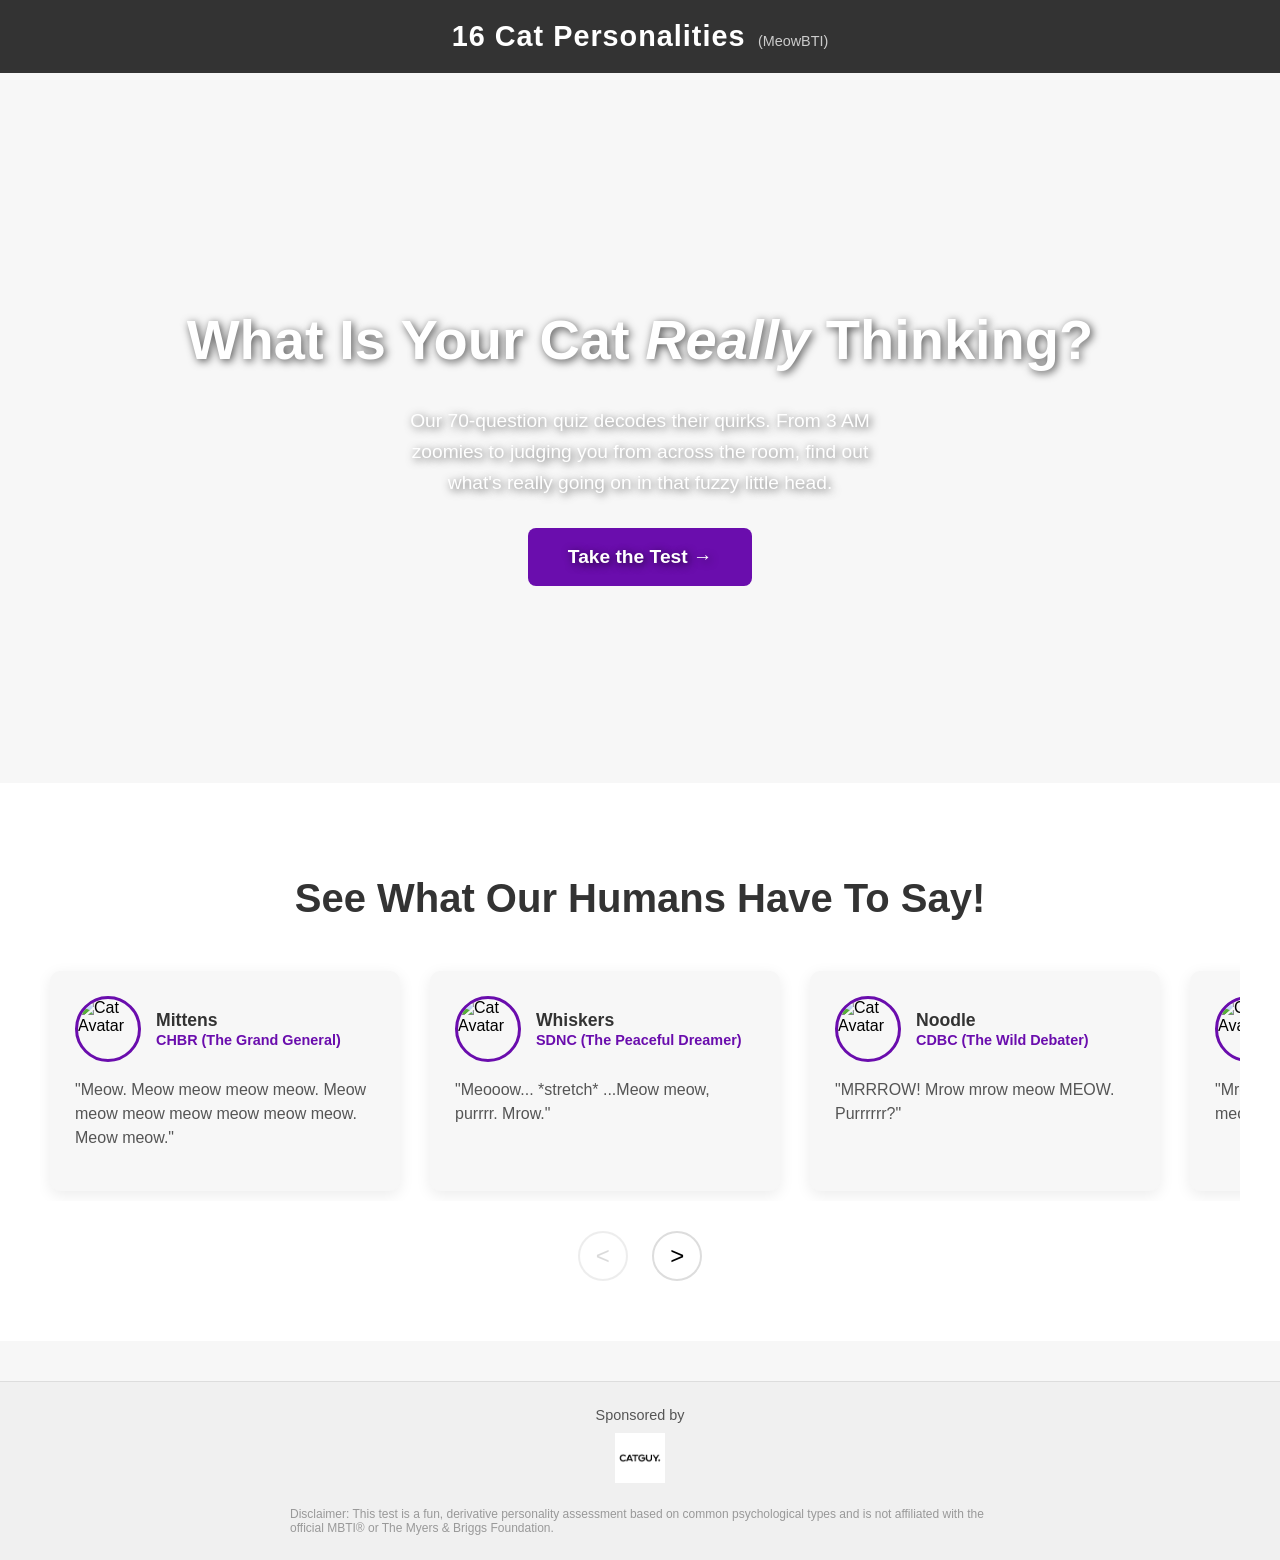
==== index.html @ ccf196f3 "Update index.html" ====
<!DOCTYPE html>
<html lang="en">
<head>
    <meta charset="UTF-8">
    <meta name="viewport" content="width=device-width, initial-scale=1.0">
    <title>MeowBTI - 16 Cat Personalities Test</title>
    <style>
        /* Base Styles */
        body { 
            font-family: 'Arial', sans-serif; 
            margin: 0;
            background-color: #f7f7f7;
            text-align: center;
        }

        /* Header Style */
        .main-header {
            background-color: #333;
            color: white;
            padding: 20px 10px;
            text-align: center;
        }
        .logo-link { text-decoration: none; color: white; }
        .logo-text { font-size: 1.8em; font-weight: bold; letter-spacing: 1px; }
        .logo-tagline { font-size: 0.9em; color: #ccc; margin-left: 8px; }

        /* Hero Section */
        .hero-section {
            display: flex;
            flex-direction: column;
            justify-content: center;
            align-items: center;
            min-height: 70vh;
            padding: 40px 20px;
            background-image: url('https://images.unsplash.com/photo-1574158622682-e40e69841006?q=80&w=2080&auto=format&fit=crop');
            background-size: cover;
            background-position: center;
            color: white;
            text-shadow: 2px 2px 8px rgba(0,0,0,0.7);
        }
        .hero-section h1 { font-size: 3.5em; margin-bottom: 15px; }
        .hero-section p { font-size: 1.2em; max-width: 500px; margin-bottom: 30px; line-height: 1.6; }

        /* Call-to-Action Button */
        .cta-button {
            display: inline-block;
            padding: 18px 40px;
            background-color: #6a0dad;
            color: white;
            font-size: 1.2em;
            font-weight: bold;
            text-decoration: none;
            border-radius: 8px;
            transition: background-color 0.3s, transform 0.2s;
        }
        .cta-button:hover {
            background-color: #560a8c;
            transform: scale(1.05);
        }
        
        /* --- START: NEW SLIDER STYLES --- */
        .testimonials-section {
            padding: 60px 0; /* Adjusted padding */
            background-color: #ffffff;
        }
        .testimonials-section h2 {
            font-size: 2.5em;
            color: #333;
            margin-bottom: 40px;
        }
        
        .slider-viewport {
            max-width: 1200px;
            margin: 0 auto;
            overflow-x: hidden; /* This hides the cards that are off-screen */
        }

        .slider-track {
            display: flex; /* Aligns cards in a single row */
            gap: 30px;
            padding: 10px; /* Adds a little space so shadows aren't cut off */
            transition: transform 0.5s ease-in-out; /* Smooth sliding animation */
        }

        .testimonial-card {
            background-color: #f7f7f7;
            border-radius: 10px;
            padding: 25px;
            box-shadow: 0 4px 15px rgba(0,0,0,0.08);
            text-align: left;
            /* Critical for slider: prevents cards from shrinking */
            flex-shrink: 0;
            width: 300px; /* Fixed width for each card */
        }
        .testimonial-header { display: flex; align-items: center; margin-bottom: 15px; }
        .testimonial-avatar {
            width: 60px;
            height: 60px;
            border-radius: 50%;
            object-fit: cover;
            margin-right: 15px;
            border: 3px solid #6a0dad;
        }
        .testimonial-info strong { display: block; font-size: 1.1em; color: #333; }
        .testimonial-info span { font-size: 0.9em; color: #6a0dad; font-weight: bold; }
        .testimonial-comment { font-size: 1em; color: #555; line-height: 1.5; }

        .slider-nav {
            margin-top: 30px;
        }
        .slider-arrow {
            background-color: #fff;
            border: 2px solid #ddd;
            border-radius: 50%;
            width: 50px;
            height: 50px;
            font-size: 1.5em;
            cursor: pointer;
            transition: all 0.2s;
            margin: 0 10px;
        }
        .slider-arrow:hover {
            border-color: #6a0dad;
            color: #6a0dad;
        }
        .slider-arrow:disabled {
            opacity: 0.5;
            cursor: not-allowed;
        }
        /* --- END: NEW SLIDER STYLES --- */

        /* Footer */
        .site-footer {
            background-color: #f0f0f0; padding: 25px 20px; margin-top: 40px; 
            color: #555; border-top: 1px solid #ddd;
        }
        .sponsor-text { margin: 0 0 10px 0; font-size: 0.9em; }
        .sponsor-logo { max-height: 50px; margin-bottom: 20px; }
        .disclaimer { font-size: 0.75em; color: #999; max-width: 700px; margin: 0 auto; text-align: left; }
    </style>
</head>
<body>

    <header class="main-header">
        <a href="index.html" class="logo-link">
            <span class="logo-text">16 Cat Personalities</span>
            <span class="logo-tagline">(MeowBTI)</span>
        </a>
    </header>

    <main class="hero-section">
        <h1>What Is Your Cat <em>Really</em> Thinking?</h1>
        <p>Our 70-question quiz decodes their quirks. From 3 AM zoomies to judging you from across the room, find out what's really going on in that fuzzy little head.</p>
        <a href="quiz.html" class="cta-button">Take the Test →</a>
    </main>

    <section class="testimonials-section">
        <h2>See What Our Humans Have To Say!</h2>
        <div class="slider-viewport">
            <div class="slider-track" id="slider-track">
                <div class="testimonial-card">
                    <div class="testimonial-header">
                        <img src="https://placekitten.com/60/60" alt="Cat Avatar" class="testimonial-avatar">
                        <div class="testimonial-info"><strong>Mittens</strong><span>CHBR (The Grand General)</span></div>
                    </div>
                    <p class="testimonial-comment">"Meow. Meow meow meow meow. Meow meow meow meow meow meow meow. Meow meow."</p>
                </div>
                <div class="testimonial-card">
                    <div class="testimonial-header">
                        <img src="https://placekitten.com/g/60/60" alt="Cat Avatar" class="testimonial-avatar">
                        <div class="testimonial-info"><strong>Whiskers</strong><span>SDNC (The Peaceful Dreamer)</span></div>
                    </div>
                    <p class="testimonial-comment">"Meooow... *stretch* ...Meow meow, purrrr. Mrow."</p>
                </div>
                <div class="testimonial-card">
                    <div class="testimonial-header">
                        <img src="https://cataas.com/cat/says/purr?width=60&height=60" alt="Cat Avatar" class="testimonial-avatar">
                        <div class="testimonial-info"><strong>Noodle</strong><span>CDBC (The Wild Debater)</span></div>
                    </div>
                    <p class="testimonial-comment">"MRRROW! Mrow mrow meow MEOW. Purrrrrr?"</p>
                </div>
                <div class="testimonial-card">
                    <div class="testimonial-header">
                        <img src="https://placekitten.com/60/61" alt="Cat Avatar" class="testimonial-avatar">
                        <div class="testimonial-info"><strong>Captain Fluffernutter</strong><span>CHNC (The Party Starter)</span></div>
                    </div>
                    <p class="testimonial-comment">"Mrow! Meow meow meow meow meow meow meow! Purrrrrrrrrr!"</p>
                </div>
                <div class="testimonial-card">
                    <div class="testimonial-header">
                        <img src="https://placekitten.com/g/60/61" alt="Cat Avatar" class="testimonial-avatar">
                        <div class="testimonial-info"><strong>Ollie</strong><span>SHNR (The Gentle Defender)</span></div>
                    </div>
                    <p class="testimonial-comment">"Mew. Mrrr... purrrrr. Meow."</p>
                </div>
                <div class="testimonial-card">
                    <div class="testimonial-header">
                        <img src="https://placekitten.com/61/61" alt="Cat Avatar" class="testimonial-avatar">
                        <div class="testimonial-info"><strong>Luna</strong><span>SDBR (The Observant Theorist)</span></div>
                    </div>
                    <p class="testimonial-comment">".......meow?"</p>
                </div>
                <div class="testimonial-card">
                    <div class="testimonial-header">
                        <img src="https://placekitten.com/g/61/61" alt="Cat Avatar" class="testimonial-avatar">
                        <div class="testimonial-info"><strong>Simba</strong><span>CHBC (The Street CEO)</span></div>
                    </div>
                    <p class="testimonial-comment">"Meeeooowww. MEOW. Now."</p>
                </div>
                <div class="testimonial-card">
                    <div class="testimonial-header">
                        <img src="https://placekitten.com/62/62" alt="Cat Avatar" class="testimonial-avatar">
                        <div class="testimonial-info"><strong>Cleo</strong><span>SHBC (The Master Tinkerer)</span></div>
                    </div>
                    <p class="testimonial-comment">"*chirp* Mrow! *taps paw* Meow."</p>
                </div>
                <div class="testimonial-card">
                    <div class="testimonial-header">
                        <img src="https://placekitten.com/g/62/62" alt="Cat Avatar" class="testimonial-avatar">
                        <div class="testimonial-info"><strong>Jasper</strong><span>CDNC (The Joyful Performer)</span></div>
                    </div>
                    <p class="testimonial-comment">"Meow! Meow! Meow! Meowmeowmeow! Prrrrrt!"</p>
                </div>
            </div>
        </div>
        <div class="slider-nav">
            <button class="slider-arrow" id="prev-btn">&lt;</button>
            <button class="slider-arrow" id="next-btn">&gt;</button>
        </div>
    </section>

    <footer class="site-footer">
        <p class="sponsor-text">Sponsored by</p>
        <img src="CATGUY-04.png" alt="Catguy Logo" class="sponsor-logo">
        <div class="disclaimer">
            Disclaimer: This test is a fun, derivative personality assessment based on common psychological types and is not affiliated with the official MBTI® or The Myers & Briggs Foundation.
        </div>
    </footer>

    <script>
        document.addEventListener('DOMContentLoaded', () => {
            const track = document.getElementById('slider-track');
            const prevBtn = document.getElementById('prev-btn');
            const nextBtn = document.getElementById('next-btn');
            const cards = Array.from(track.children);
            const viewport = document.querySelector('.slider-viewport');
            
            let currentIndex = 0;

            function updateSliderPosition() {
                const cardWidth = cards[0].offsetWidth;
                const gap = parseInt(window.getComputedStyle(track).gap);
                const scrollAmount = (cardWidth + gap) * currentIndex;
                
                track.style.transform = `translateX(-${scrollAmount}px)`;

                // Update button states
                prevBtn.disabled = currentIndex === 0;
                
                // Check if the last card is fully visible
                const trackWidth = track.scrollWidth;
                const viewportWidth = viewport.offsetWidth;
                nextBtn.disabled = scrollAmount >= trackWidth - viewportWidth;
            }

            nextBtn.addEventListener('click', () => {
                const viewportWidth = viewport.offsetWidth;
                const trackWidth = track.scrollWidth;
                const currentPosition = (cards[0].offsetWidth + parseInt(window.getComputedStyle(track).gap)) * currentIndex;
                
                if (currentPosition < trackWidth - viewportWidth) {
                    currentIndex++;
                    updateSliderPosition();
                }
            });

            prevBtn.addEventListener('click', () => {
                if (currentIndex > 0) {
                    currentIndex--;
                    updateSliderPosition();
                }
            });
            
            // Initial setup
            updateSliderPosition();
            // Recalculate on window resize for responsiveness
            window.addEventListener('resize', updateSliderPosition);
        });
    </script>
</body>
</html>
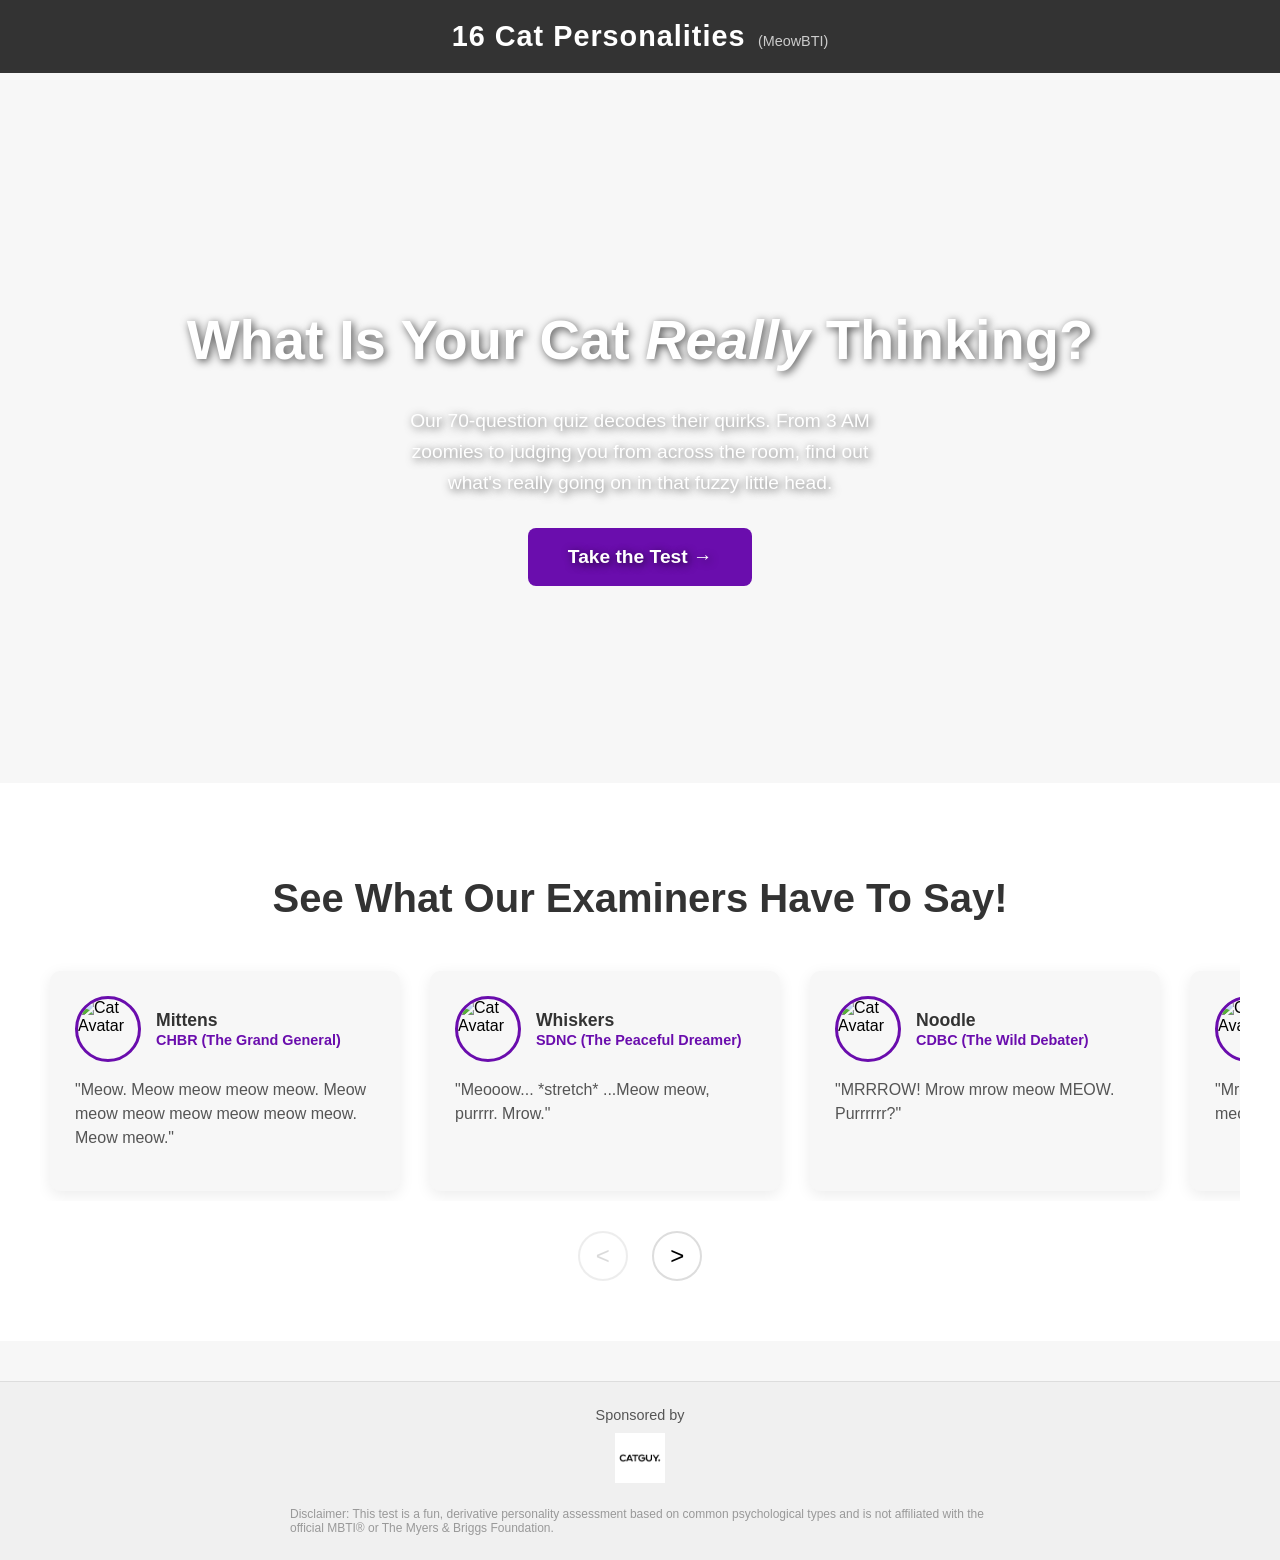
==== commit 43a3e2d2: "Update index.html" ====
--- a/index.html
+++ b/index.html
@@ -155,7 +155,7 @@
     </main>
 
     <section class="testimonials-section">
-        <h2>See What Our Humans Have To Say!</h2>
+        <h2>See What Our Examiners Have To Say!</h2>
         <div class="slider-viewport">
             <div class="slider-track" id="slider-track">
                 <div class="testimonial-card">
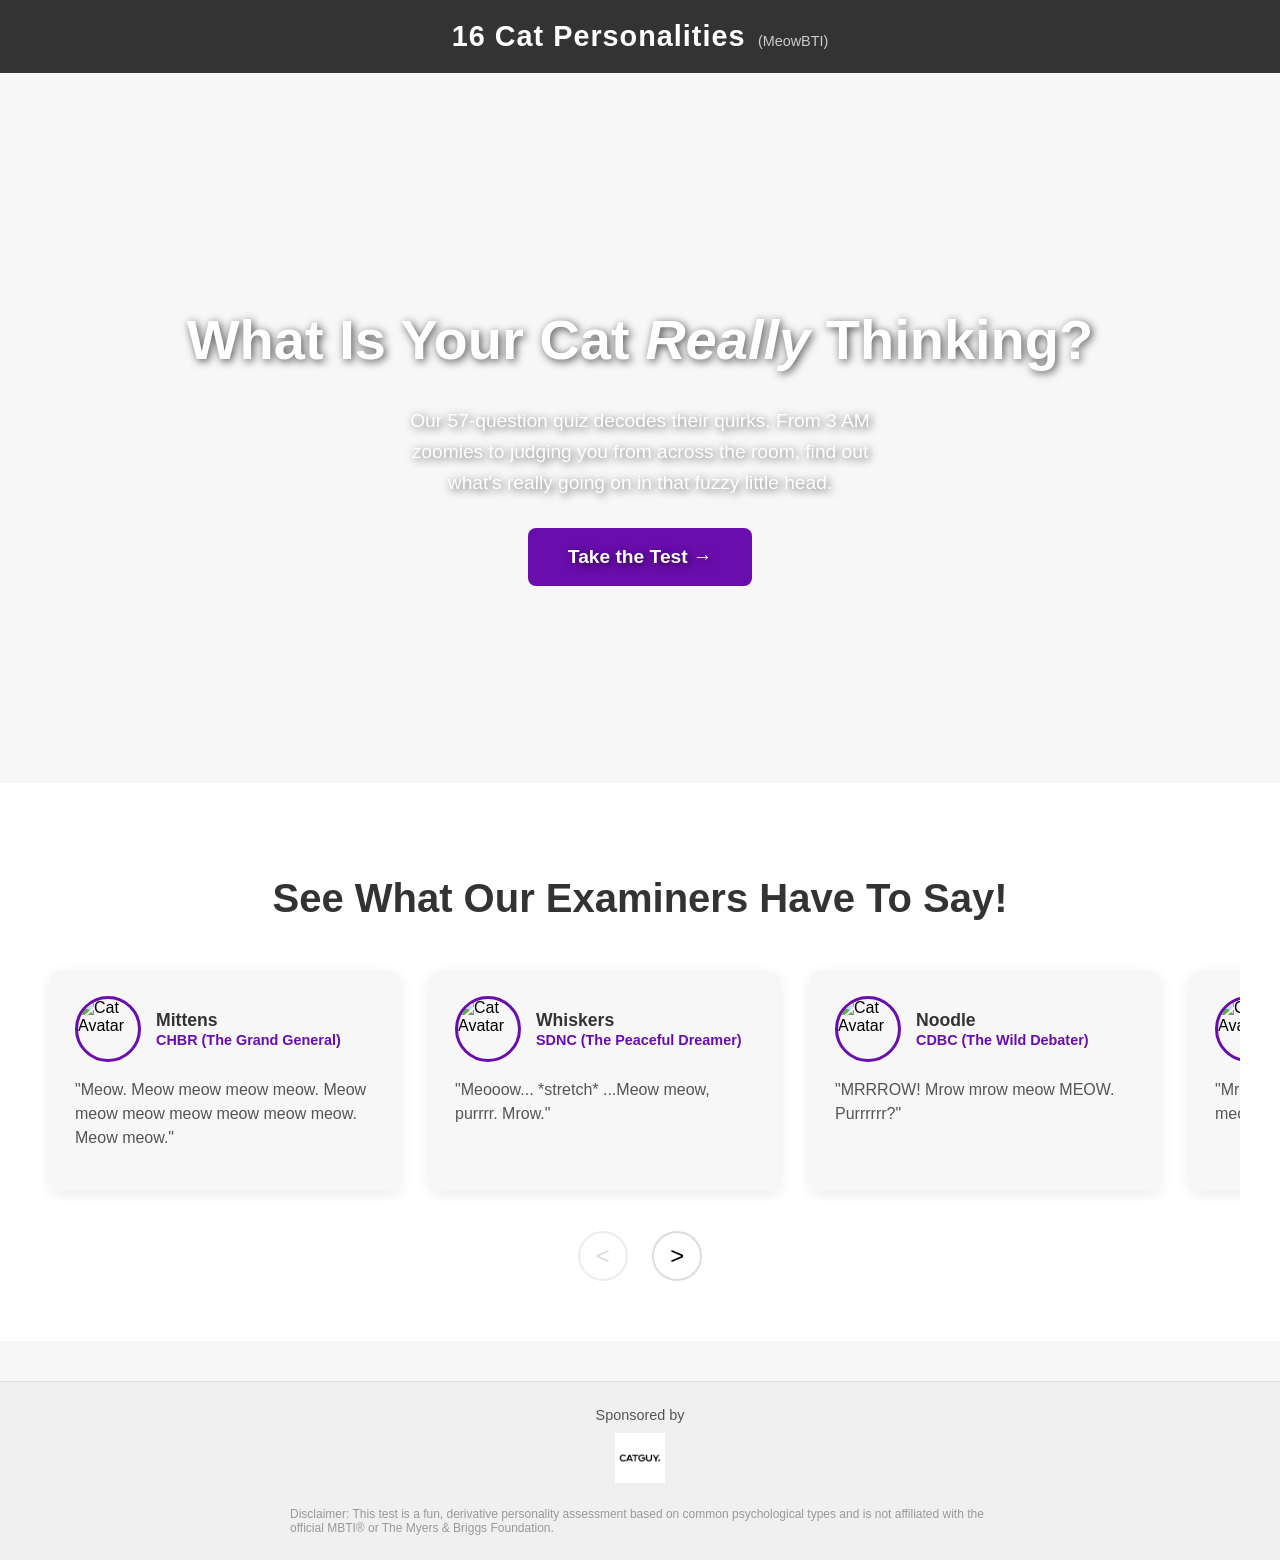
==== commit 68231cbd: "Update index.html" ====
--- a/index.html
+++ b/index.html
@@ -150,7 +150,7 @@
 
     <main class="hero-section">
         <h1>What Is Your Cat <em>Really</em> Thinking?</h1>
-        <p>Our 70-question quiz decodes their quirks. From 3 AM zoomies to judging you from across the room, find out what's really going on in that fuzzy little head.</p>
+        <p>Our 57-question quiz decodes their quirks. From 3 AM zoomies to judging you from across the room, find out what's really going on in that fuzzy little head.</p>
         <a href="quiz.html" class="cta-button">Take the Test →</a>
     </main>
 
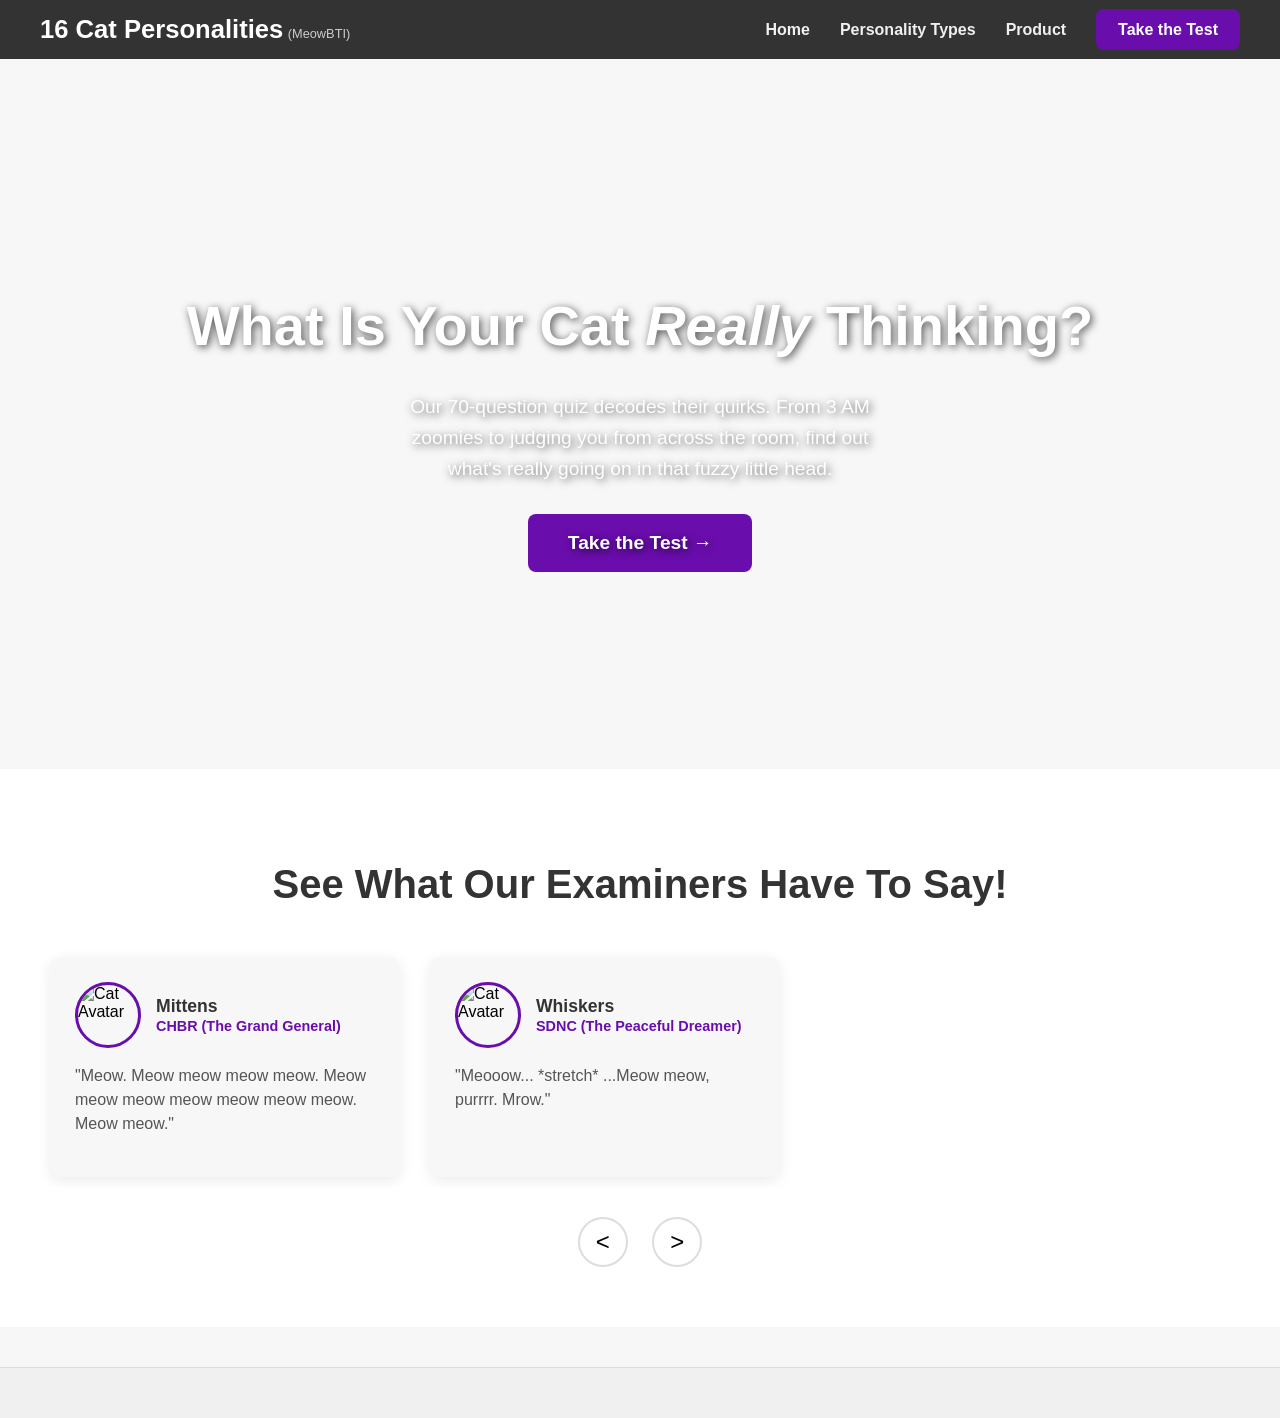
==== commit 4935edf2: "Update index.html" ====
--- a/index.html
+++ b/index.html
@@ -13,16 +13,55 @@
             text-align: center;
         }
 
-        /* Header Style */
+        /* --- START: UPDATED HEADER & NAV STYLES --- */
         .main-header {
             background-color: #333;
             color: white;
-            padding: 20px 10px;
-            text-align: center;
+            padding: 15px 30px; /* Adjusted padding */
+            width: 100%;
+            box-sizing: border-box;
+        }
+        .header-container {
+            display: flex;
+            justify-content: space-between;
+            align-items: center;
+            max-width: 1200px;
+            margin: 0 auto;
         }
         .logo-link { text-decoration: none; color: white; }
-        .logo-text { font-size: 1.8em; font-weight: bold; letter-spacing: 1px; }
-        .logo-tagline { font-size: 0.9em; color: #ccc; margin-left: 8px; }
+        .logo-text { font-size: 1.6em; font-weight: bold; }
+        .logo-tagline { font-size: 0.8em; color: #ccc; }
+        
+        .main-nav ul {
+            display: flex;
+            align-items: center;
+            list-style: none;
+            margin: 0;
+            padding: 0;
+            gap: 30px; /* Space between nav items */
+        }
+        .main-nav a {
+            color: #f0f0f0;
+            text-decoration: none;
+            font-weight: bold;
+            font-size: 1em;
+            transition: color 0.2s ease-in-out;
+        }
+        .main-nav a:hover {
+            color: #ffffff;
+        }
+        .nav-cta a {
+            background-color: #6a0dad;
+            color: white;
+            padding: 12px 22px;
+            border-radius: 8px;
+            transition: background-color 0.2s ease-in-out;
+        }
+        .nav-cta a:hover {
+            background-color: #560a8c;
+            color: white;
+        }
+        /* --- END: UPDATED HEADER & NAV STYLES --- */
 
         /* Hero Section */
         .hero-section {
@@ -32,7 +71,7 @@
             align-items: center;
             min-height: 70vh;
             padding: 40px 20px;
-            background-image: url('https://images.unsplash.com/photo-1574158622682-e40e69841006?q=80&w=2080&auto=format&fit=crop');
+            background-image: url('https://images.unsplash.com/photo-1574158622682-e40e69841006?q=80&w=2080&auto-format&fit=crop');
             background-size: cover;
             background-position: center;
             color: white;
@@ -40,8 +79,6 @@
         }
         .hero-section h1 { font-size: 3.5em; margin-bottom: 15px; }
         .hero-section p { font-size: 1.2em; max-width: 500px; margin-bottom: 30px; line-height: 1.6; }
-
-        /* Call-to-Action Button */
         .cta-button {
             display: inline-block;
             padding: 18px 40px;
@@ -58,82 +95,26 @@
             transform: scale(1.05);
         }
         
-        /* --- START: NEW SLIDER STYLES --- */
+        /* Testimonials Section */
         .testimonials-section {
-            padding: 60px 0; /* Adjusted padding */
+            padding: 60px 0;
             background-color: #ffffff;
         }
-        .testimonials-section h2 {
-            font-size: 2.5em;
-            color: #333;
-            margin-bottom: 40px;
-        }
-        
-        .slider-viewport {
-            max-width: 1200px;
-            margin: 0 auto;
-            overflow-x: hidden; /* This hides the cards that are off-screen */
-        }
-
-        .slider-track {
-            display: flex; /* Aligns cards in a single row */
-            gap: 30px;
-            padding: 10px; /* Adds a little space so shadows aren't cut off */
-            transition: transform 0.5s ease-in-out; /* Smooth sliding animation */
-        }
-
-        .testimonial-card {
-            background-color: #f7f7f7;
-            border-radius: 10px;
-            padding: 25px;
-            box-shadow: 0 4px 15px rgba(0,0,0,0.08);
-            text-align: left;
-            /* Critical for slider: prevents cards from shrinking */
-            flex-shrink: 0;
-            width: 300px; /* Fixed width for each card */
-        }
+        /* ... (rest of your styles are unchanged) ... */
+        .testimonials-section h2 { font-size: 2.5em; color: #333; margin-bottom: 40px; }
+        .slider-viewport { max-width: 1200px; margin: 0 auto; overflow-x: hidden; }
+        .slider-track { display: flex; gap: 30px; padding: 10px; transition: transform 0.5s ease-in-out; }
+        .testimonial-card { background-color: #f7f7f7; border-radius: 10px; padding: 25px; box-shadow: 0 4px 15px rgba(0,0,0,0.08); text-align: left; flex-shrink: 0; width: 300px; }
         .testimonial-header { display: flex; align-items: center; margin-bottom: 15px; }
-        .testimonial-avatar {
-            width: 60px;
-            height: 60px;
-            border-radius: 50%;
-            object-fit: cover;
-            margin-right: 15px;
-            border: 3px solid #6a0dad;
-        }
+        .testimonial-avatar { width: 60px; height: 60px; border-radius: 50%; object-fit: cover; margin-right: 15px; border: 3px solid #6a0dad; }
         .testimonial-info strong { display: block; font-size: 1.1em; color: #333; }
         .testimonial-info span { font-size: 0.9em; color: #6a0dad; font-weight: bold; }
         .testimonial-comment { font-size: 1em; color: #555; line-height: 1.5; }
-
-        .slider-nav {
-            margin-top: 30px;
-        }
-        .slider-arrow {
-            background-color: #fff;
-            border: 2px solid #ddd;
-            border-radius: 50%;
-            width: 50px;
-            height: 50px;
-            font-size: 1.5em;
-            cursor: pointer;
-            transition: all 0.2s;
-            margin: 0 10px;
-        }
-        .slider-arrow:hover {
-            border-color: #6a0dad;
-            color: #6a0dad;
-        }
-        .slider-arrow:disabled {
-            opacity: 0.5;
-            cursor: not-allowed;
-        }
-        /* --- END: NEW SLIDER STYLES --- */
-
-        /* Footer */
-        .site-footer {
-            background-color: #f0f0f0; padding: 25px 20px; margin-top: 40px; 
-            color: #555; border-top: 1px solid #ddd;
-        }
+        .slider-nav { margin-top: 30px; }
+        .slider-arrow { background-color: #fff; border: 2px solid #ddd; border-radius: 50%; width: 50px; height: 50px; font-size: 1.5em; cursor: pointer; transition: all 0.2s; margin: 0 10px; }
+        .slider-arrow:hover { border-color: #6a0dad; color: #6a0dad; }
+        .slider-arrow:disabled { opacity: 0.5; cursor: not-allowed; }
+        .site-footer { background-color: #f0f0f0; padding: 25px 20px; margin-top: 40px; color: #555; border-top: 1px solid #ddd; }
         .sponsor-text { margin: 0 0 10px 0; font-size: 0.9em; }
         .sponsor-logo { max-height: 50px; margin-bottom: 20px; }
         .disclaimer { font-size: 0.75em; color: #999; max-width: 700px; margin: 0 auto; text-align: left; }
@@ -142,15 +123,25 @@
 <body>
 
     <header class="main-header">
-        <a href="index.html" class="logo-link">
-            <span class="logo-text">16 Cat Personalities</span>
-            <span class="logo-tagline">(MeowBTI)</span>
-        </a>
+        <div class="header-container">
+            <a href="index.html" class="logo-link">
+                <span class="logo-text">16 Cat Personalities</span>
+                <span class="logo-tagline">(MeowBTI)</span>
+            </a>
+            <nav class="main-nav">
+                <ul>
+                    <li><a href="index.html">Home</a></li>
+                    <li><a href="#">Personality Types</a></li>
+                    <li><a href="#">Product</a></li>
+                    <li class="nav-cta"><a href="quiz.html">Take the Test</a></li>
+                </ul>
+            </nav>
+        </div>
     </header>
 
     <main class="hero-section">
         <h1>What Is Your Cat <em>Really</em> Thinking?</h1>
-        <p>Our 57-question quiz decodes their quirks. From 3 AM zoomies to judging you from across the room, find out what's really going on in that fuzzy little head.</p>
+        <p>Our 70-question quiz decodes their quirks. From 3 AM zoomies to judging you from across the room, find out what's really going on in that fuzzy little head.</p>
         <a href="quiz.html" class="cta-button">Take the Test →</a>
     </main>
 
@@ -172,56 +163,7 @@
                     </div>
                     <p class="testimonial-comment">"Meooow... *stretch* ...Meow meow, purrrr. Mrow."</p>
                 </div>
-                <div class="testimonial-card">
-                    <div class="testimonial-header">
-                        <img src="https://cataas.com/cat/says/purr?width=60&height=60" alt="Cat Avatar" class="testimonial-avatar">
-                        <div class="testimonial-info"><strong>Noodle</strong><span>CDBC (The Wild Debater)</span></div>
-                    </div>
-                    <p class="testimonial-comment">"MRRROW! Mrow mrow meow MEOW. Purrrrrr?"</p>
-                </div>
-                <div class="testimonial-card">
-                    <div class="testimonial-header">
-                        <img src="https://placekitten.com/60/61" alt="Cat Avatar" class="testimonial-avatar">
-                        <div class="testimonial-info"><strong>Captain Fluffernutter</strong><span>CHNC (The Party Starter)</span></div>
-                    </div>
-                    <p class="testimonial-comment">"Mrow! Meow meow meow meow meow meow meow! Purrrrrrrrrr!"</p>
-                </div>
-                <div class="testimonial-card">
-                    <div class="testimonial-header">
-                        <img src="https://placekitten.com/g/60/61" alt="Cat Avatar" class="testimonial-avatar">
-                        <div class="testimonial-info"><strong>Ollie</strong><span>SHNR (The Gentle Defender)</span></div>
-                    </div>
-                    <p class="testimonial-comment">"Mew. Mrrr... purrrrr. Meow."</p>
-                </div>
-                <div class="testimonial-card">
-                    <div class="testimonial-header">
-                        <img src="https://placekitten.com/61/61" alt="Cat Avatar" class="testimonial-avatar">
-                        <div class="testimonial-info"><strong>Luna</strong><span>SDBR (The Observant Theorist)</span></div>
-                    </div>
-                    <p class="testimonial-comment">".......meow?"</p>
-                </div>
-                <div class="testimonial-card">
-                    <div class="testimonial-header">
-                        <img src="https://placekitten.com/g/61/61" alt="Cat Avatar" class="testimonial-avatar">
-                        <div class="testimonial-info"><strong>Simba</strong><span>CHBC (The Street CEO)</span></div>
-                    </div>
-                    <p class="testimonial-comment">"Meeeooowww. MEOW. Now."</p>
-                </div>
-                <div class="testimonial-card">
-                    <div class="testimonial-header">
-                        <img src="https://placekitten.com/62/62" alt="Cat Avatar" class="testimonial-avatar">
-                        <div class="testimonial-info"><strong>Cleo</strong><span>SHBC (The Master Tinkerer)</span></div>
-                    </div>
-                    <p class="testimonial-comment">"*chirp* Mrow! *taps paw* Meow."</p>
-                </div>
-                <div class="testimonial-card">
-                    <div class="testimonial-header">
-                        <img src="https://placekitten.com/g/62/62" alt="Cat Avatar" class="testimonial-avatar">
-                        <div class="testimonial-info"><strong>Jasper</strong><span>CDNC (The Joyful Performer)</span></div>
-                    </div>
-                    <p class="testimonial-comment">"Meow! Meow! Meow! Meowmeowmeow! Prrrrrt!"</p>
-                </div>
-            </div>
+                 </div>
         </div>
         <div class="slider-nav">
             <button class="slider-arrow" id="prev-btn">&lt;</button>
@@ -230,62 +172,10 @@
     </section>
 
     <footer class="site-footer">
-        <p class="sponsor-text">Sponsored by</p>
-        <img src="CATGUY-04.png" alt="Catguy Logo" class="sponsor-logo">
-        <div class="disclaimer">
-            Disclaimer: This test is a fun, derivative personality assessment based on common psychological types and is not affiliated with the official MBTI® or The Myers & Briggs Foundation.
-        </div>
-    </footer>
+        </footer>
 
     <script>
-        document.addEventListener('DOMContentLoaded', () => {
-            const track = document.getElementById('slider-track');
-            const prevBtn = document.getElementById('prev-btn');
-            const nextBtn = document.getElementById('next-btn');
-            const cards = Array.from(track.children);
-            const viewport = document.querySelector('.slider-viewport');
-            
-            let currentIndex = 0;
-
-            function updateSliderPosition() {
-                const cardWidth = cards[0].offsetWidth;
-                const gap = parseInt(window.getComputedStyle(track).gap);
-                const scrollAmount = (cardWidth + gap) * currentIndex;
-                
-                track.style.transform = `translateX(-${scrollAmount}px)`;
-
-                // Update button states
-                prevBtn.disabled = currentIndex === 0;
-                
-                // Check if the last card is fully visible
-                const trackWidth = track.scrollWidth;
-                const viewportWidth = viewport.offsetWidth;
-                nextBtn.disabled = scrollAmount >= trackWidth - viewportWidth;
-            }
-
-            nextBtn.addEventListener('click', () => {
-                const viewportWidth = viewport.offsetWidth;
-                const trackWidth = track.scrollWidth;
-                const currentPosition = (cards[0].offsetWidth + parseInt(window.getComputedStyle(track).gap)) * currentIndex;
-                
-                if (currentPosition < trackWidth - viewportWidth) {
-                    currentIndex++;
-                    updateSliderPosition();
-                }
-            });
-
-            prevBtn.addEventListener('click', () => {
-                if (currentIndex > 0) {
-                    currentIndex--;
-                    updateSliderPosition();
-                }
-            });
-            
-            // Initial setup
-            updateSliderPosition();
-            // Recalculate on window resize for responsiveness
-            window.addEventListener('resize', updateSliderPosition);
-        });
+        // Your slider script...
     </script>
 </body>
 </html>
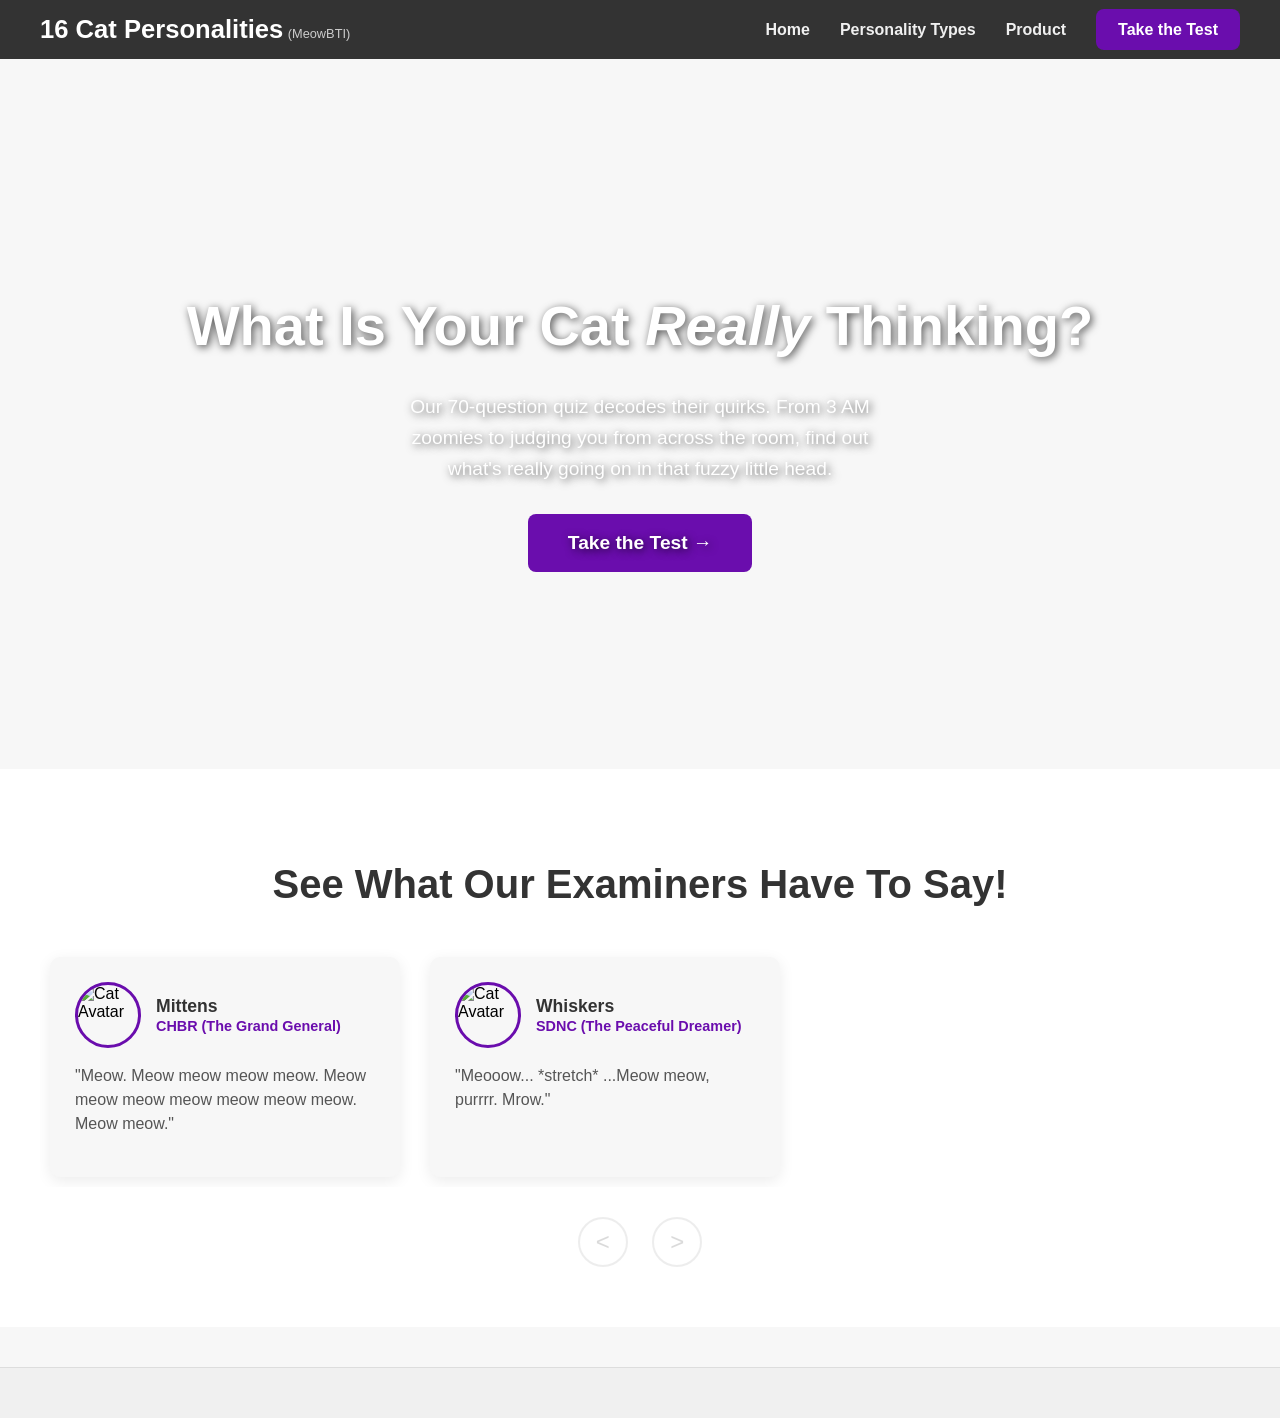
==== commit fa3fe568: "Update index.html" ====
--- a/index.html
+++ b/index.html
@@ -175,7 +175,56 @@
         </footer>
 
     <script>
-        // Your slider script...
-    </script>
+    document.addEventListener('DOMContentLoaded', () => {
+        const track = document.getElementById('slider-track');
+        const prevBtn = document.getElementById('prev-btn');
+        const nextBtn = document.getElementById('next-btn');
+        const cards = Array.from(track.children);
+        const viewport = document.querySelector('.slider-viewport');
+        
+        let currentIndex = 0;
+
+        function updateSliderPosition() {
+            // Check if cards exist to prevent errors
+            if (cards.length === 0) return;
+
+            const cardWidth = cards[0].offsetWidth;
+            const gap = parseInt(window.getComputedStyle(track).gap);
+            const scrollAmount = (cardWidth + gap) * currentIndex;
+            
+            track.style.transform = `translateX(-${scrollAmount}px)`;
+
+            // Update button states
+            prevBtn.disabled = currentIndex === 0;
+            
+            // Check if the end of the slider is reached
+            const trackWidth = track.scrollWidth;
+            const viewportWidth = viewport.offsetWidth;
+            nextBtn.disabled = scrollAmount >= trackWidth - viewportWidth - 1; // -1 for buffer
+        }
+
+        nextBtn.addEventListener('click', () => {
+            const viewportWidth = viewport.offsetWidth;
+            const trackWidth = track.scrollWidth;
+            const currentPosition = (cards[0].offsetWidth + parseInt(window.getComputedStyle(track).gap)) * currentIndex;
+            
+            if (currentPosition < trackWidth - viewportWidth) {
+                currentIndex++;
+                updateSliderPosition();
+            }
+        });
+
+        prevBtn.addEventListener('click', () => {
+            if (currentIndex > 0) {
+                currentIndex--;
+                updateSliderPosition();
+            }
+        });
+        
+        // Initial setup and recalculation on window resize for responsiveness
+        updateSliderPosition();
+        window.addEventListener('resize', updateSliderPosition);
+    });
+</script>
 </body>
 </html>
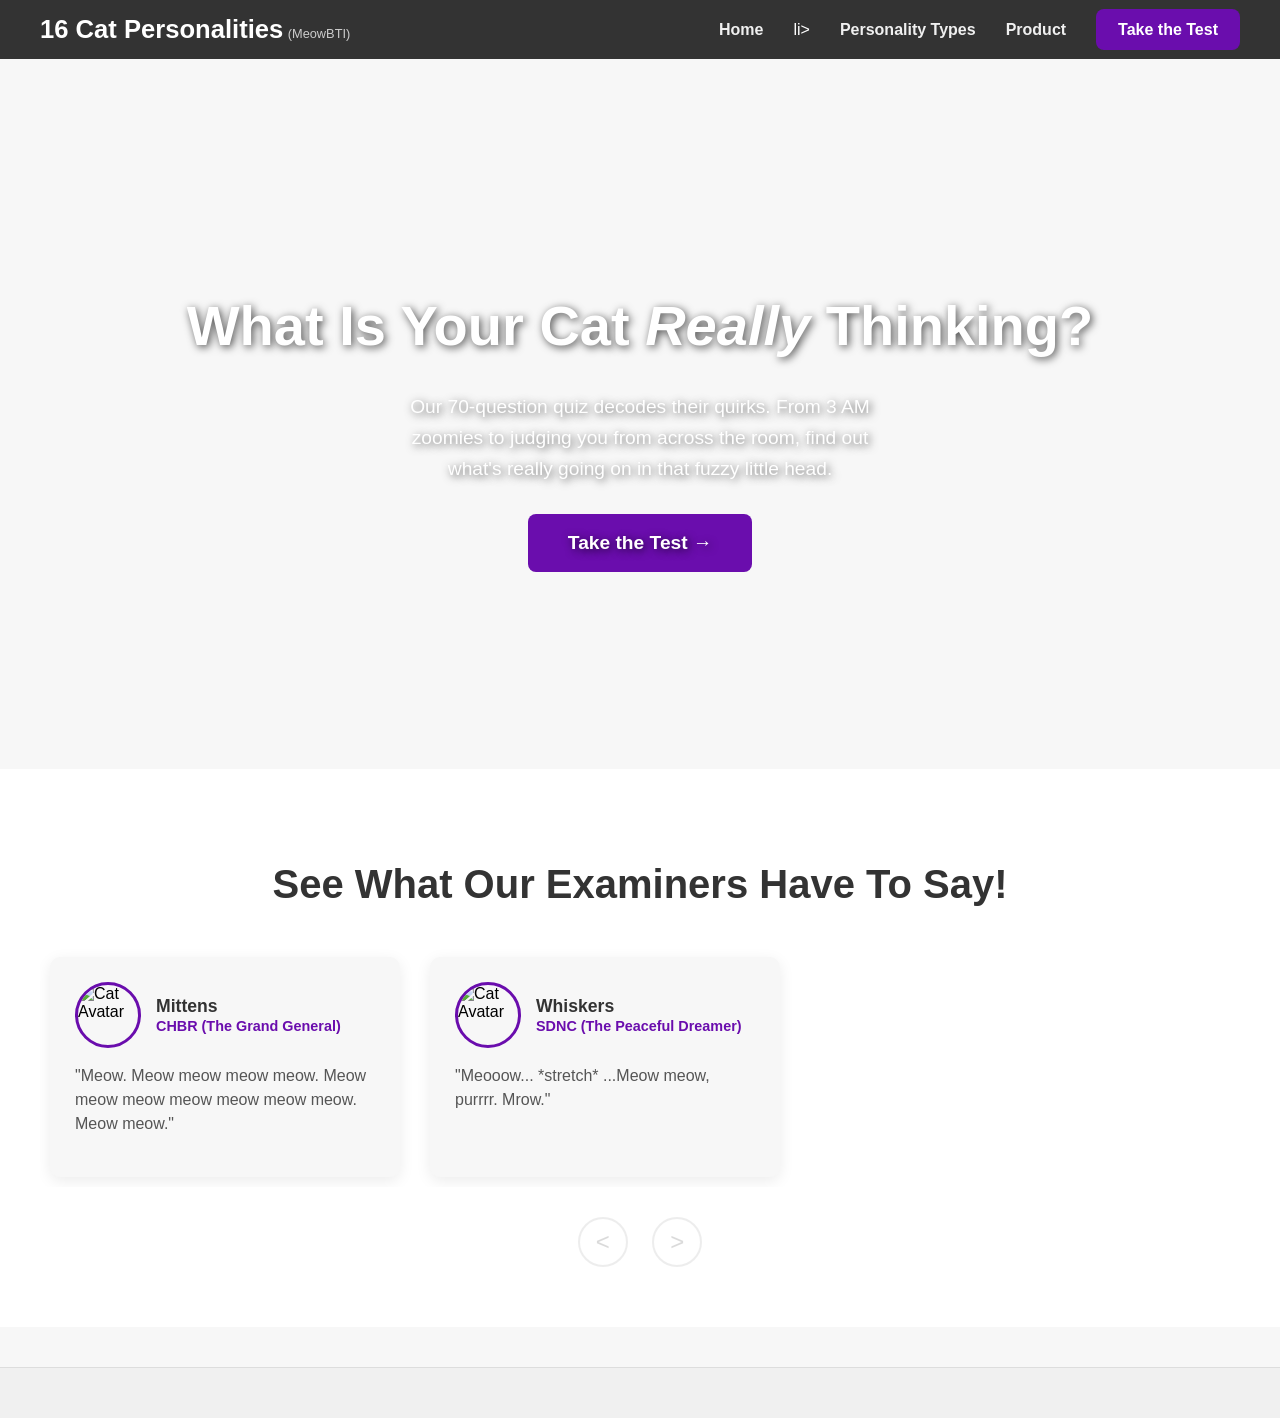
==== commit 84183959: "Update index.html" ====
--- a/index.html
+++ b/index.html
@@ -131,7 +131,7 @@
             <nav class="main-nav">
                 <ul>
                     <li><a href="index.html">Home</a></li>
-                    <li><a href="#">Personality Types</a></li>
+                    li><a href="personality-types.html">Personality Types</a></li>
                     <li><a href="#">Product</a></li>
                     <li class="nav-cta"><a href="quiz.html">Take the Test</a></li>
                 </ul>
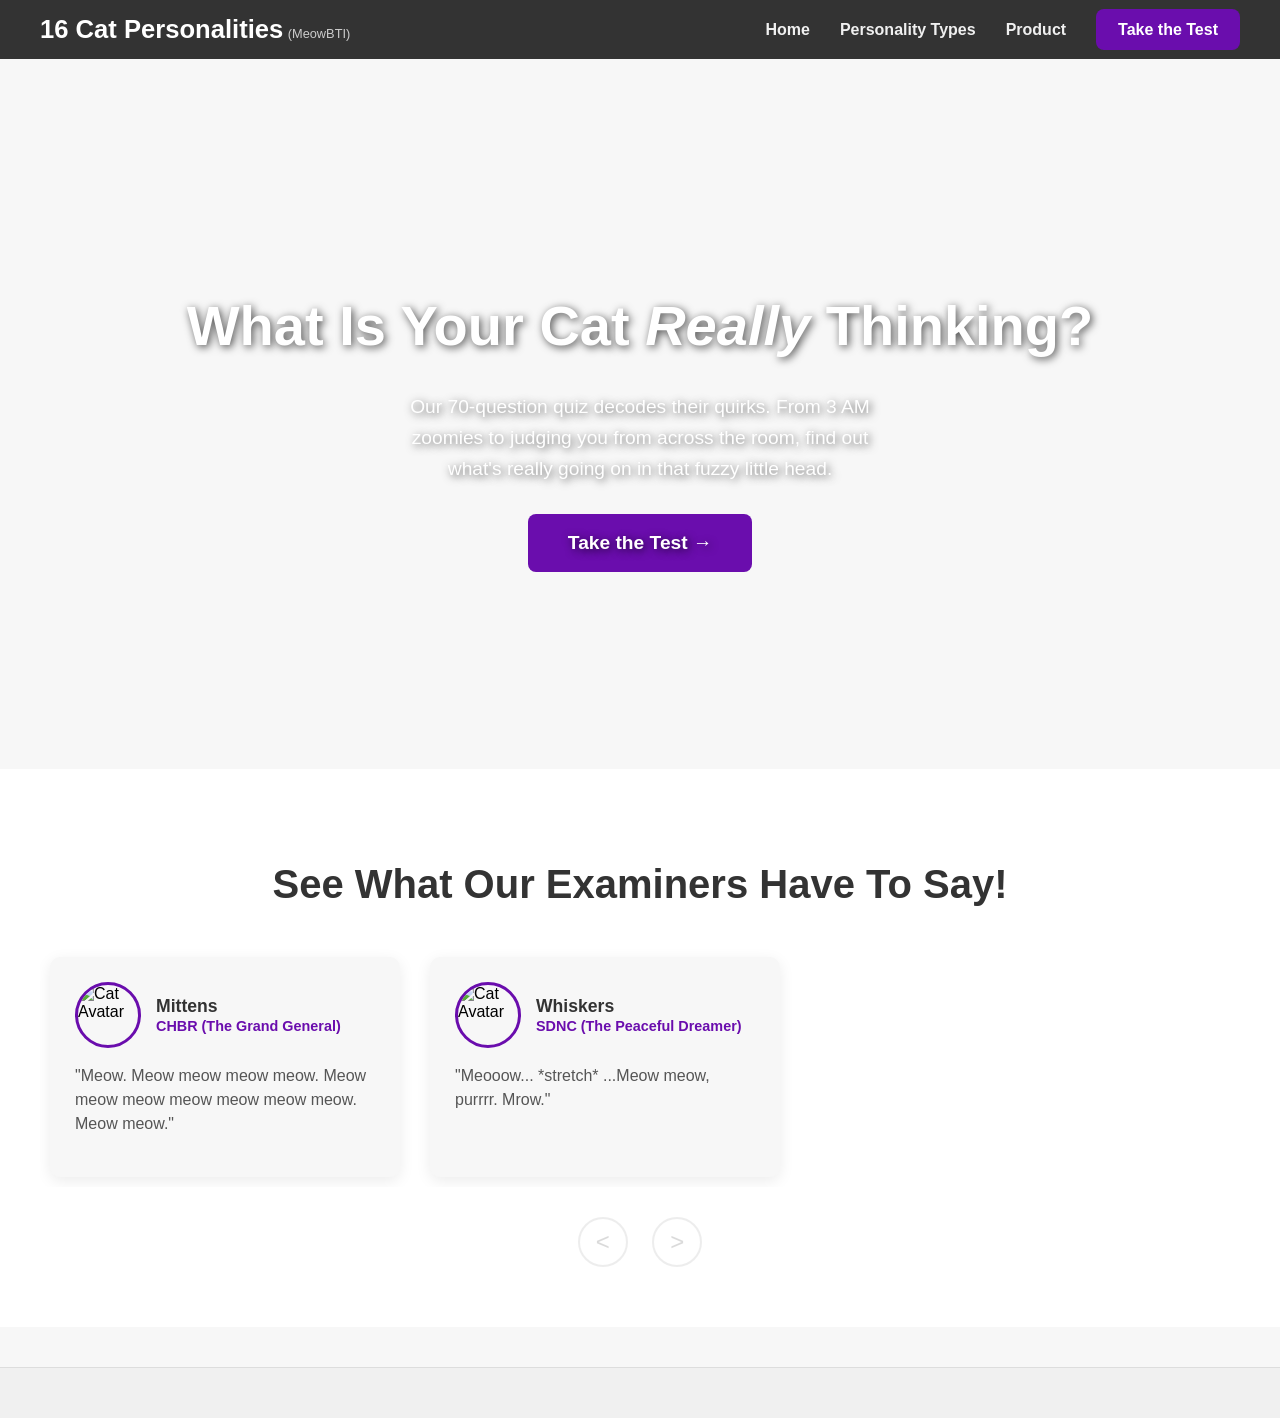
==== commit 10f75601: "Update index.html" ====
--- a/index.html
+++ b/index.html
@@ -131,7 +131,7 @@
             <nav class="main-nav">
                 <ul>
                     <li><a href="index.html">Home</a></li>
-                    li><a href="personality-types.html">Personality Types</a></li>
+                    <li><a href="personality-types.html">Personality Types</a></li>
                     <li><a href="#">Product</a></li>
                     <li class="nav-cta"><a href="quiz.html">Take the Test</a></li>
                 </ul>
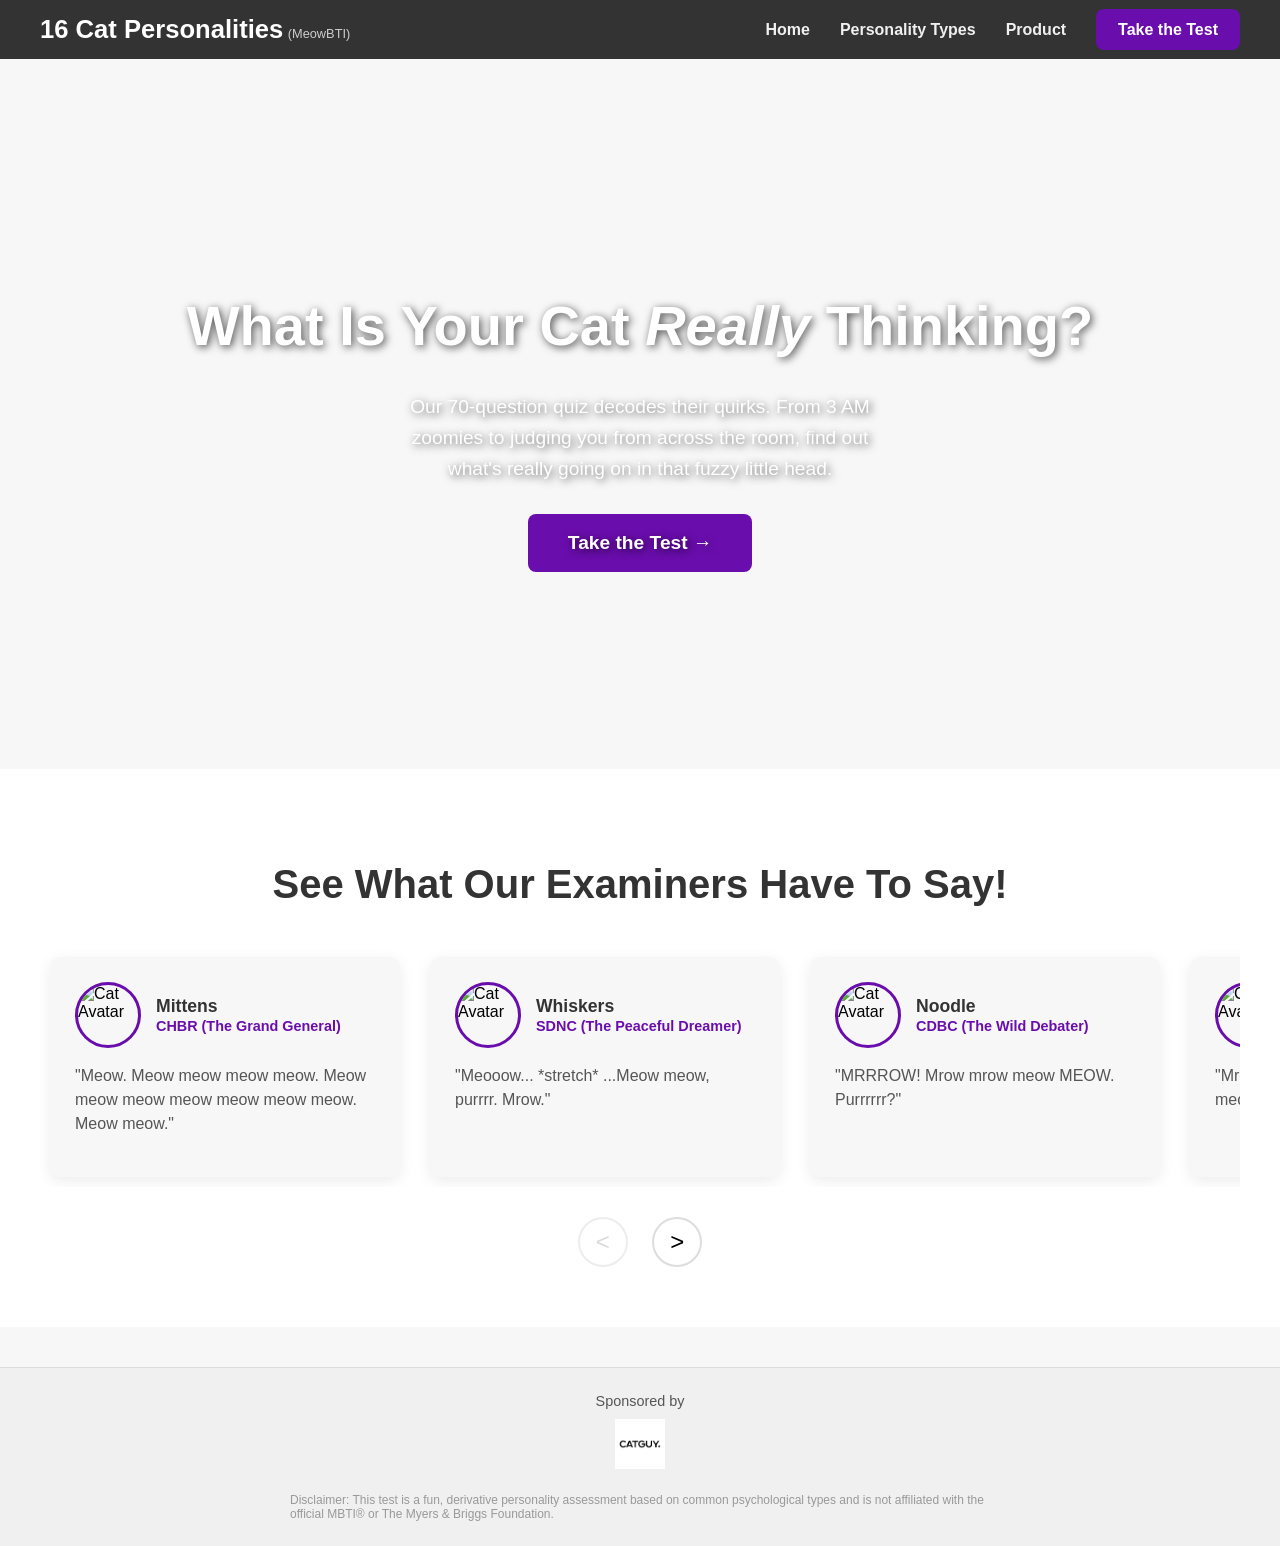
==== commit 450776a5: "Update index.html" ====
--- a/index.html
+++ b/index.html
@@ -13,11 +13,11 @@
             text-align: center;
         }
 
-        /* --- START: UPDATED HEADER & NAV STYLES --- */
+        /* Header & Nav Styles */
         .main-header {
             background-color: #333;
             color: white;
-            padding: 15px 30px; /* Adjusted padding */
+            padding: 15px 30px;
             width: 100%;
             box-sizing: border-box;
         }
@@ -31,37 +31,11 @@
         .logo-link { text-decoration: none; color: white; }
         .logo-text { font-size: 1.6em; font-weight: bold; }
         .logo-tagline { font-size: 0.8em; color: #ccc; }
-        
-        .main-nav ul {
-            display: flex;
-            align-items: center;
-            list-style: none;
-            margin: 0;
-            padding: 0;
-            gap: 30px; /* Space between nav items */
-        }
-        .main-nav a {
-            color: #f0f0f0;
-            text-decoration: none;
-            font-weight: bold;
-            font-size: 1em;
-            transition: color 0.2s ease-in-out;
-        }
-        .main-nav a:hover {
-            color: #ffffff;
-        }
-        .nav-cta a {
-            background-color: #6a0dad;
-            color: white;
-            padding: 12px 22px;
-            border-radius: 8px;
-            transition: background-color 0.2s ease-in-out;
-        }
-        .nav-cta a:hover {
-            background-color: #560a8c;
-            color: white;
-        }
-        /* --- END: UPDATED HEADER & NAV STYLES --- */
+        .main-nav ul { display: flex; align-items: center; list-style: none; margin: 0; padding: 0; gap: 30px; }
+        .main-nav a { color: #f0f0f0; text-decoration: none; font-weight: bold; font-size: 1em; transition: color 0.2s; }
+        .main-nav a:hover { color: #ffffff; }
+        .nav-cta a { background-color: #6a0dad; color: white; padding: 12px 22px; border-radius: 8px; transition: background-color 0.2s; }
+        .nav-cta a:hover { background-color: #560a8c; color: white; }
 
         /* Hero Section */
         .hero-section {
@@ -80,27 +54,14 @@
         .hero-section h1 { font-size: 3.5em; margin-bottom: 15px; }
         .hero-section p { font-size: 1.2em; max-width: 500px; margin-bottom: 30px; line-height: 1.6; }
         .cta-button {
-            display: inline-block;
-            padding: 18px 40px;
-            background-color: #6a0dad;
-            color: white;
-            font-size: 1.2em;
-            font-weight: bold;
-            text-decoration: none;
-            border-radius: 8px;
+            display: inline-block; padding: 18px 40px; background-color: #6a0dad; color: white;
+            font-size: 1.2em; font-weight: bold; text-decoration: none; border-radius: 8px;
             transition: background-color 0.3s, transform 0.2s;
         }
-        .cta-button:hover {
-            background-color: #560a8c;
-            transform: scale(1.05);
-        }
+        .cta-button:hover { background-color: #560a8c; transform: scale(1.05); }
         
-        /* Testimonials Section */
-        .testimonials-section {
-            padding: 60px 0;
-            background-color: #ffffff;
-        }
-        /* ... (rest of your styles are unchanged) ... */
+        /* Testimonials Slider Styles */
+        .testimonials-section { padding: 60px 0; background-color: #ffffff; }
         .testimonials-section h2 { font-size: 2.5em; color: #333; margin-bottom: 40px; }
         .slider-viewport { max-width: 1200px; margin: 0 auto; overflow-x: hidden; }
         .slider-track { display: flex; gap: 30px; padding: 10px; transition: transform 0.5s ease-in-out; }
@@ -114,6 +75,8 @@
         .slider-arrow { background-color: #fff; border: 2px solid #ddd; border-radius: 50%; width: 50px; height: 50px; font-size: 1.5em; cursor: pointer; transition: all 0.2s; margin: 0 10px; }
         .slider-arrow:hover { border-color: #6a0dad; color: #6a0dad; }
         .slider-arrow:disabled { opacity: 0.5; cursor: not-allowed; }
+
+        /* Footer */
         .site-footer { background-color: #f0f0f0; padding: 25px 20px; margin-top: 40px; color: #555; border-top: 1px solid #ddd; }
         .sponsor-text { margin: 0 0 10px 0; font-size: 0.9em; }
         .sponsor-logo { max-height: 50px; margin-bottom: 20px; }
@@ -163,7 +126,56 @@
                     </div>
                     <p class="testimonial-comment">"Meooow... *stretch* ...Meow meow, purrrr. Mrow."</p>
                 </div>
-                 </div>
+                <div class="testimonial-card">
+                    <div class="testimonial-header">
+                        <img src="https://cataas.com/cat/says/purr?width=60&height=60" alt="Cat Avatar" class="testimonial-avatar">
+                        <div class="testimonial-info"><strong>Noodle</strong><span>CDBC (The Wild Debater)</span></div>
+                    </div>
+                    <p class="testimonial-comment">"MRRROW! Mrow mrow meow MEOW. Purrrrrr?"</p>
+                </div>
+                <div class="testimonial-card">
+                    <div class="testimonial-header">
+                        <img src="https://placekitten.com/60/61" alt="Cat Avatar" class="testimonial-avatar">
+                        <div class="testimonial-info"><strong>Captain Fluffernutter</strong><span>CHNC (The Party Starter)</span></div>
+                    </div>
+                    <p class="testimonial-comment">"Mrow! Meow meow meow meow meow meow meow! Purrrrrrrrrr!"</p>
+                </div>
+                <div class="testimonial-card">
+                    <div class="testimonial-header">
+                        <img src="https://placekitten.com/g/60/61" alt="Cat Avatar" class="testimonial-avatar">
+                        <div class="testimonial-info"><strong>Ollie</strong><span>SHNR (The Gentle Defender)</span></div>
+                    </div>
+                    <p class="testimonial-comment">"Mew. Mrrr... purrrrr. Meow."</p>
+                </div>
+                <div class="testimonial-card">
+                    <div class="testimonial-header">
+                        <img src="https://placekitten.com/61/61" alt="Cat Avatar" class="testimonial-avatar">
+                        <div class="testimonial-info"><strong>Luna</strong><span>SDBR (The Observant Theorist)</span></div>
+                    </div>
+                    <p class="testimonial-comment">".......meow?"</p>
+                </div>
+                <div class="testimonial-card">
+                    <div class="testimonial-header">
+                        <img src="https://placekitten.com/g/61/61" alt="Cat Avatar" class="testimonial-avatar">
+                        <div class="testimonial-info"><strong>Simba</strong><span>CHBC (The Street CEO)</span></div>
+                    </div>
+                    <p class="testimonial-comment">"Meeeooowww. MEOW. Now."</p>
+                </div>
+                <div class="testimonial-card">
+                    <div class="testimonial-header">
+                        <img src="https://placekitten.com/62/62" alt="Cat Avatar" class="testimonial-avatar">
+                        <div class="testimonial-info"><strong>Cleo</strong><span>SHBC (The Master Tinkerer)</span></div>
+                    </div>
+                    <p class="testimonial-comment">"*chirp* Mrow! *taps paw* Meow."</p>
+                </div>
+                <div class="testimonial-card">
+                    <div class="testimonial-header">
+                        <img src="https://placekitten.com/g/62/62" alt="Cat Avatar" class="testimonial-avatar">
+                        <div class="testimonial-info"><strong>Jasper</strong><span>CDNC (The Joyful Performer)</span></div>
+                    </div>
+                    <p class="testimonial-comment">"Meow! Meow! Meow! Meowmeowmeow! Prrrrrt!"</p>
+                </div>
+                </div>
         </div>
         <div class="slider-nav">
             <button class="slider-arrow" id="prev-btn">&lt;</button>
@@ -172,59 +184,58 @@
     </section>
 
     <footer class="site-footer">
+        <p class="sponsor-text">Sponsored by</p>
+        <img src="CATGUY-04.png" alt="Catguy Logo" class="sponsor-logo">
+        <div class="disclaimer">
+            Disclaimer: This test is a fun, derivative personality assessment based on common psychological types and is not affiliated with the official MBTI® or The Myers & Briggs Foundation.
+        </div>
         </footer>
 
     <script>
-    document.addEventListener('DOMContentLoaded', () => {
-        const track = document.getElementById('slider-track');
-        const prevBtn = document.getElementById('prev-btn');
-        const nextBtn = document.getElementById('next-btn');
-        const cards = Array.from(track.children);
-        const viewport = document.querySelector('.slider-viewport');
-        
-        let currentIndex = 0;
-
-        function updateSliderPosition() {
-            // Check if cards exist to prevent errors
-            if (cards.length === 0) return;
-
-            const cardWidth = cards[0].offsetWidth;
-            const gap = parseInt(window.getComputedStyle(track).gap);
-            const scrollAmount = (cardWidth + gap) * currentIndex;
+        document.addEventListener('DOMContentLoaded', () => {
+            const track = document.getElementById('slider-track');
+            const prevBtn = document.getElementById('prev-btn');
+            const nextBtn = document.getElementById('next-btn');
+            const cards = Array.from(track.children);
+            const viewport = document.querySelector('.slider-viewport');
             
-            track.style.transform = `translateX(-${scrollAmount}px)`;
-
-            // Update button states
-            prevBtn.disabled = currentIndex === 0;
+            let currentIndex = 0;
+
+            function updateSliderPosition() {
+                if (cards.length === 0) return;
+                const cardWidth = cards[0].offsetWidth;
+                const gap = parseInt(window.getComputedStyle(track).gap);
+                const scrollAmount = (cardWidth + gap) * currentIndex;
+                
+                track.style.transform = `translateX(-${scrollAmount}px)`;
+                prevBtn.disabled = currentIndex === 0;
+                
+                const trackWidth = track.scrollWidth;
+                const viewportWidth = viewport.offsetWidth;
+                nextBtn.disabled = scrollAmount >= trackWidth - viewportWidth - 1;
+            }
+
+            nextBtn.addEventListener('click', () => {
+                const viewportWidth = viewport.offsetWidth;
+                const trackWidth = track.scrollWidth;
+                const currentPosition = (cards[0].offsetWidth + parseInt(window.getComputedStyle(track).gap)) * currentIndex;
+                
+                if (currentPosition < trackWidth - viewportWidth) {
+                    currentIndex++;
+                    updateSliderPosition();
+                }
+            });
+
+            prevBtn.addEventListener('click', () => {
+                if (currentIndex > 0) {
+                    currentIndex--;
+                    updateSliderPosition();
+                }
+            });
             
-            // Check if the end of the slider is reached
-            const trackWidth = track.scrollWidth;
-            const viewportWidth = viewport.offsetWidth;
-            nextBtn.disabled = scrollAmount >= trackWidth - viewportWidth - 1; // -1 for buffer
-        }
-
-        nextBtn.addEventListener('click', () => {
-            const viewportWidth = viewport.offsetWidth;
-            const trackWidth = track.scrollWidth;
-            const currentPosition = (cards[0].offsetWidth + parseInt(window.getComputedStyle(track).gap)) * currentIndex;
-            
-            if (currentPosition < trackWidth - viewportWidth) {
-                currentIndex++;
-                updateSliderPosition();
-            }
+            updateSliderPosition();
+            window.addEventListener('resize', updateSliderPosition);
         });
-
-        prevBtn.addEventListener('click', () => {
-            if (currentIndex > 0) {
-                currentIndex--;
-                updateSliderPosition();
-            }
-        });
-        
-        // Initial setup and recalculation on window resize for responsiveness
-        updateSliderPosition();
-        window.addEventListener('resize', updateSliderPosition);
-    });
-</script>
+    </script>
 </body>
 </html>
